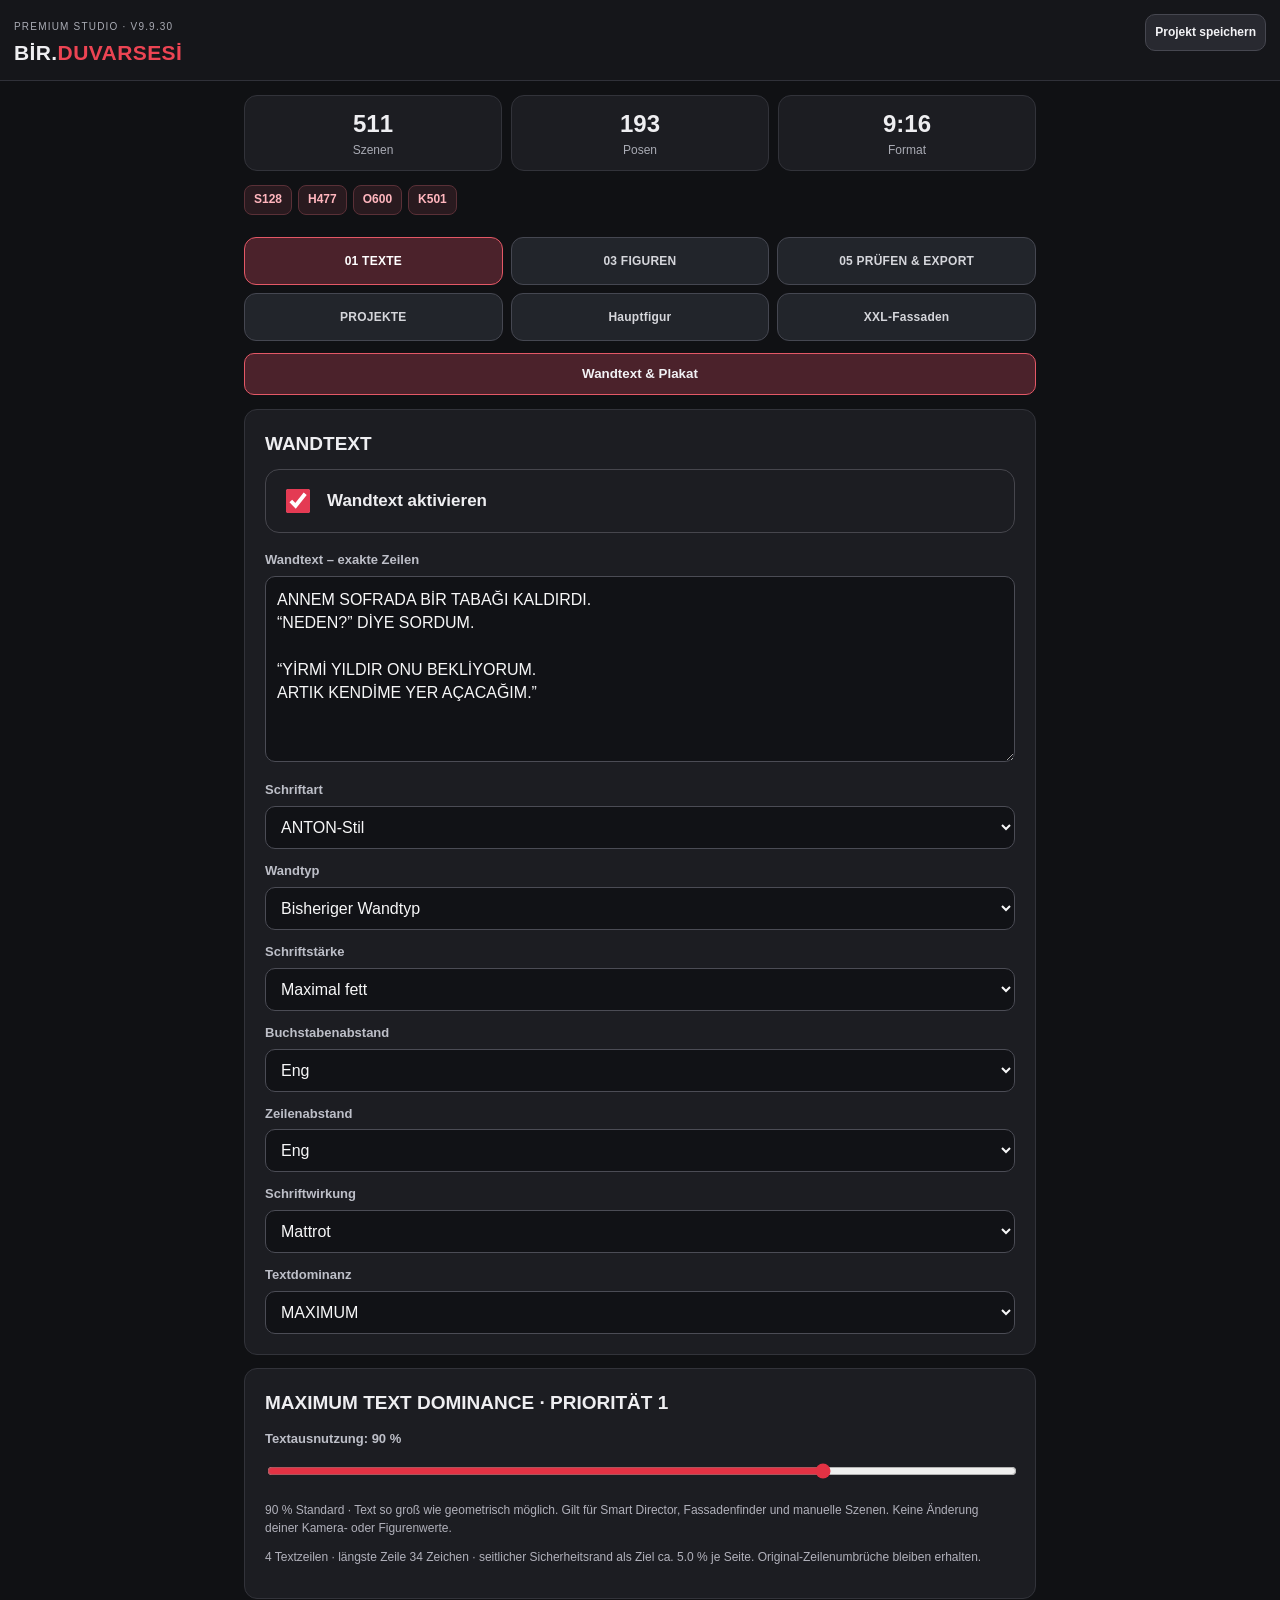
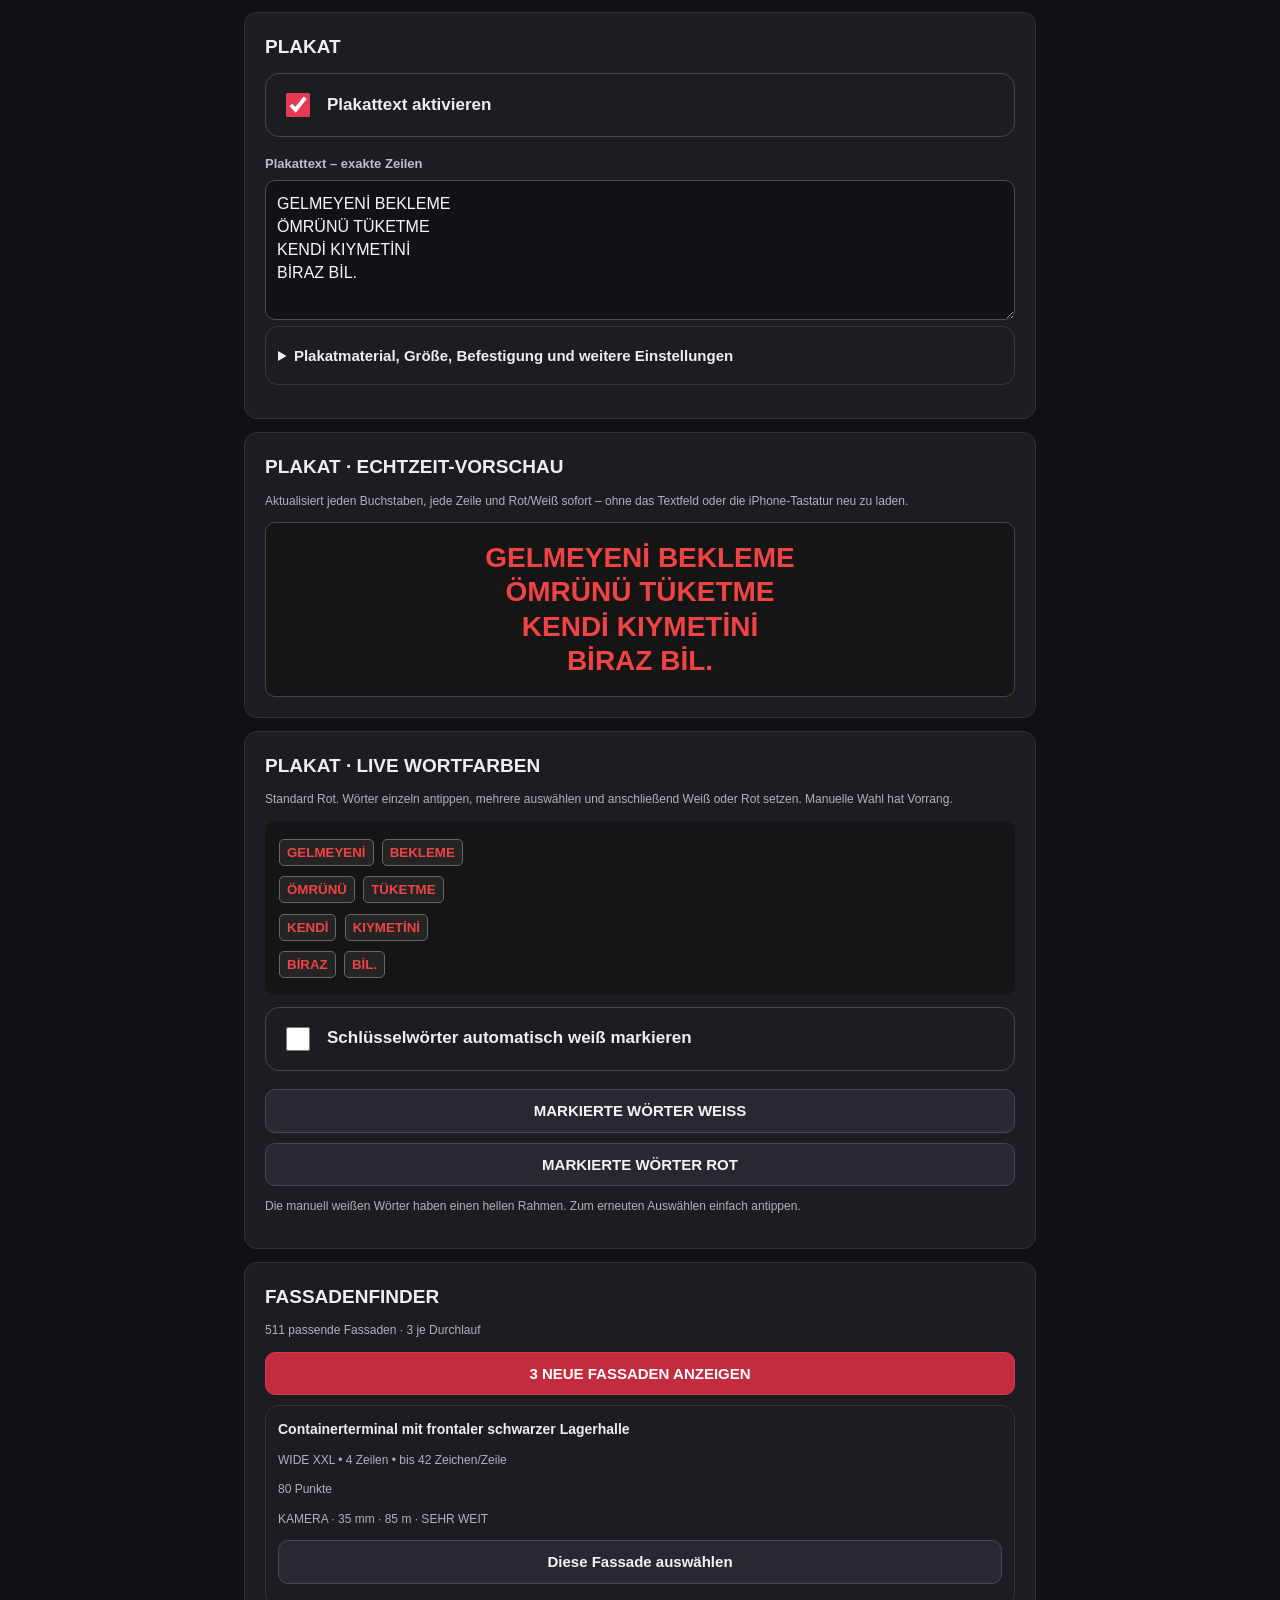
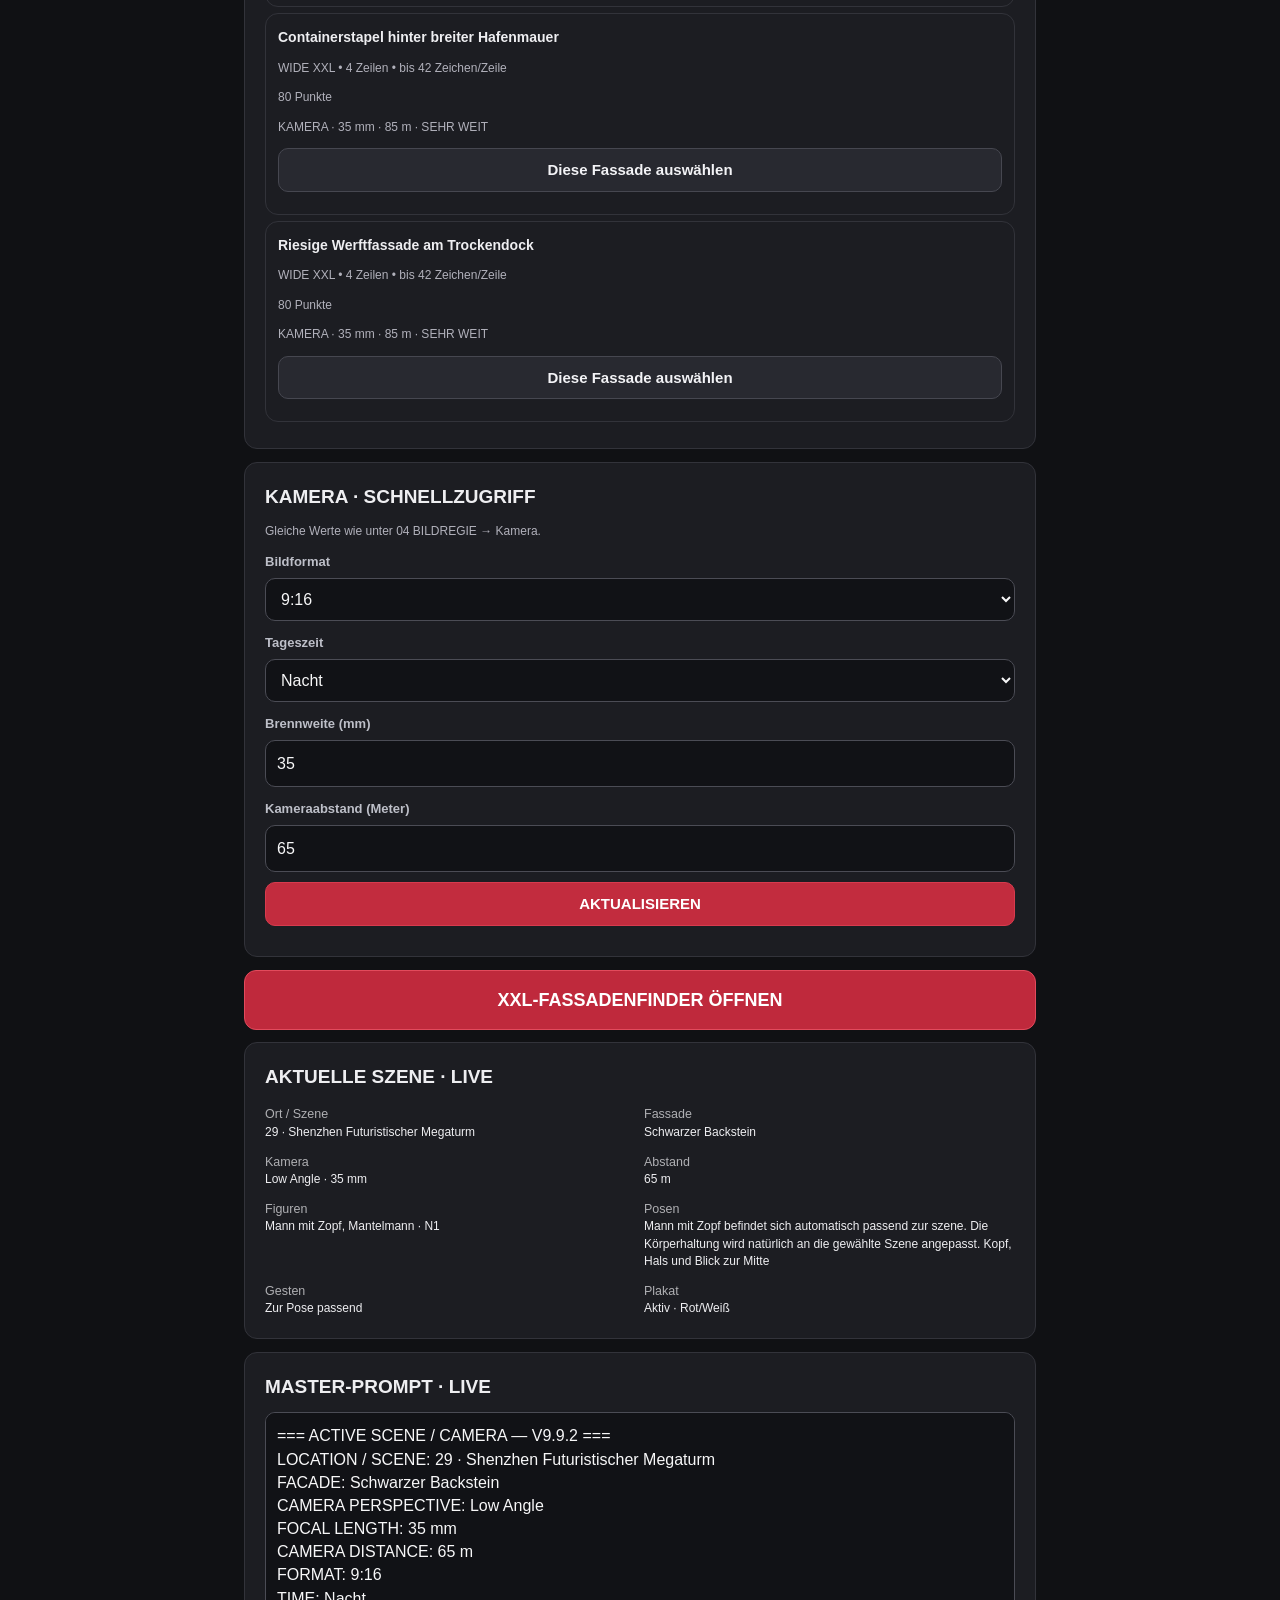
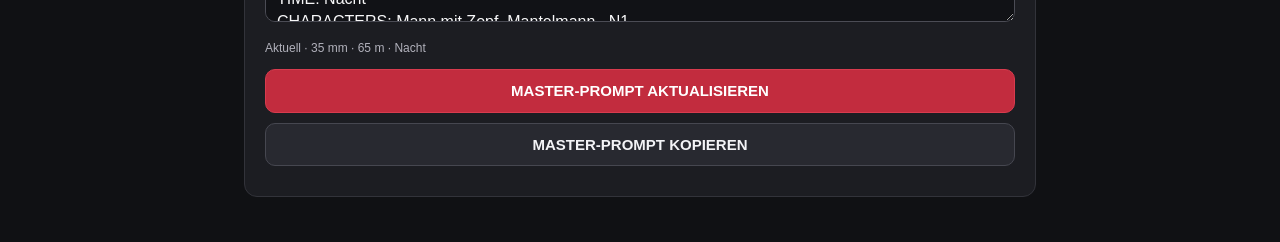
==== v10/index.html @ 1ce034d1 "Make XXL finder full-width red button with inline expand and collapse before live scene" ====
<!doctype html><html lang="de"><head><meta charset="utf-8"><meta name="viewport" content="width=device-width,initial-scale=1,viewport-fit=cover"><meta name="theme-color" content="#101114"><meta name="apple-mobile-web-app-capable" content="yes"><meta name="apple-mobile-web-app-status-bar-style" content="black-translucent"><meta name="apple-mobile-web-app-title" content="BDS OLD V10"><link rel="manifest" href="./manifest.webmanifest"><link rel="apple-touch-icon" href="../icon-192.png"><link rel="stylesheet" href="../styles.css"><title>BİR.DUVARSESİ V10 · ORIGINAL UI</title></head><body><header><div><small>PREMIUM STUDIO · V10 · ORIGINAL UI</small><h1>BİR.<span>DUVARSESİ</span></h1></div><button id="saveProject" class="small">Projekt speichern</button></header><main><div class="metrics"><div><b>311</b><small>Szenen</small></div><div><b id="poseMetric">193</b><small>Posen</small></div><div><b id="formatMetric">9:16</b><small>Format</small></div></div><nav id="tabs" aria-label="Arbeitsbereiche"></nav><section id="content" aria-live="polite"></section></main><div id="toast" role="status" aria-live="polite"></div><script src="../version.js?v=99301"></script><script src="../data.js"></script><script src="../v96scenes.js"></script><script src="../app.js"></script><script src="../v94.js"></script><script src="../v941.js?v=99193"></script><script src="../v942.js"></script><script src="../v96.js"></script><script src="../v961.js"></script><script src="../v962.js"></script><script src="../v963.js"></script><script src="../v964.js"></script><script src="../v965.js"></script><script src="../v966.js"></script><script src="../v967.js?v=9981"></script><script src="../v968.js"></script><script src="../v969.js?v=9981"></script><script src="../v970.js"></script><script src="../v972.js"></script><script src="../v973.js"></script><script src="../v974.js"></script><script src="../v976.js"></script><script src="../v977.js"></script><script src="../v978.js"></script><script src="../v979.js"></script><script src="../v980.js"></script><script src="../v981.js"></script><script src="../v982.js"></script><script src="../v9823.js"></script><script src="../v985.js"></script><script src="../v986.js"></script><script src="../v987.js?v=99192"></script><script src="../v988.js?v=9981"></script><script src="../v989.js?v=99101"></script><script src="../v990.js?v=9901"></script><script src="../v991.js?v=9912"></script><script src="../v992.js?v=99231"></script><script src="../v993.js?v=9947"></script><script src="../v995.js?v=99111"></script><script src="../v996.js?v=9971"></script><script src="../v998.js?v=9981"></script><script src="../v999.js?v=99101"></script><script src="../v9912.js?v=99121"></script><script src="../v9913.js?v=99131"></script><script src="../v9914.js?v=99141"></script><script src="../v9915.js?v=99162"></script><script src="../v9916.js?v=99163"></script><script src="../v9917.js?v=99171"></script><script src="../v9918.js?v=99181"></script><script src="../v9919.js?v=99191"></script><script src="../v9920.js?v=99201"></script><script src="../v9921.js?v=99211"></script><script src="../v9922.js?v=99221"></script><script src="../v9924.js?v=99301"></script><script src="./core.js"></script><script src="./bridge.js?v=inline-xxl-17"></script><script>(function(){function sync(){var v=window.BDS_VERSION;if(!v)return;var h=document.querySelector('header small');if(h&&h.textContent!=='PREMIUM STUDIO · V'+v)h.textContent='PREMIUM STUDIO · V'+v;var t='BİR.DUVARSESİ V'+v;if(document.title!==t)document.title=t;}sync();var h=document.querySelector('header small');if(h)new MutationObserver(sync).observe(h,{childList:true,subtree:true,characterData:true});})();</script><script>window.addEventListener("load",()=>{const s=document.querySelector("header small");if(s)s.textContent="V10 · ORIGINAL UI · COMPATIBILITY";document.title="BİR.DUVARSESİ V10 — Original UI";});</script><script>
(function(){
let syncing=false;
function sync(){
 if(syncing)return;
 const root=document.getElementById('content'),tabs=document.getElementById('tabs');
 if(!root||!tabs)return;
 const active=tabs.querySelector('button.active');
 const textTab=/text|wand|plakat/i.test(active?.textContent||'');
 if(!textTab)return;
 let btn=document.getElementById('bds10-text-xxl-open');
 if(!btn){
  btn=document.createElement('button');btn.id='bds10-text-xxl-open';btn.type='button';
  btn.className='btn primary';btn.textContent='XXL-FASSADENFINDER ÖFFNEN';
  btn.style.cssText='display:block;width:100%;box-sizing:border-box;margin:12px 0;padding:16px 18px;background:#bf293c;color:#fff;border:1px solid #e24a5c;border-radius:12px;font-size:18px;font-weight:700;text-align:center';
  btn.addEventListener('click',function(e){
   e.preventDefault();e.stopPropagation();
   let panel=document.getElementById('bds10-inline-xxl');
   if(panel){panel.remove();btn.textContent='XXL-FASSADENFINDER ÖFFNEN';return}
   if(!window.BDS10Bridge||typeof window.BDS10Bridge.createXXLFinder!=='function'){alert('Fassadenfinder nicht geladen. Bitte Seite aktualisieren.');return}
   panel=document.createElement('section');panel.id='bds10-inline-xxl';panel.style.cssText='display:block;width:100%;margin:12px 0 22px';
   const finder=window.BDS10Bridge.createXXLFinder();
   panel.appendChild(finder);
   const label=document.createElement('label');label.className='label';label.textContent='Straßenperspektive';panel.appendChild(label);
   const sel=document.createElement('select');sel.style.width='100%';
   for(const [value,title] of [['','Standard'],['duygukapisi-v7','DUYGUKAPISI V7.0 · ORIGINAL STREET PERSPECTIVE']]){
    const opt=document.createElement('option');opt.value=value;opt.textContent=title;sel.appendChild(opt);
   }
   sel.value=window.BDS10StreetProfile||'';
   sel.addEventListener('change',()=>{window.BDS10StreetProfile=sel.value;try{localStorage.setItem('bds10-street-profile',sel.value)}catch(e){}});
   panel.appendChild(sel);
   btn.after(panel);btn.textContent='XXL-FASSADENFINDER SCHLIESSEN';
  });
 }
 const h=[...root.querySelectorAll('h1,h2,h3,h4')].find(x=>/aktuelle\s+szene\s*[·•:-]?\s*live/i.test(x.textContent||''));
 const card=h?.closest('.panel,section,article');
 syncing=true;
 try{if(card&&card.parentElement&&btn.nextElementSibling!==card&&document.getElementById('bds10-inline-xxl')===null)card.before(btn);else if(!btn.parentElement)root.appendChild(btn)}
 finally{syncing=false}
}
document.addEventListener('DOMContentLoaded',function(){
 const root=document.getElementById('content');if(root)new MutationObserver(sync).observe(root,{childList:true,subtree:true});
 const tabs=document.getElementById('tabs');if(tabs)new MutationObserver(sync).observe(tabs,{childList:true});
 sync();
});
})();
</script></body></html>
---- styles.css ----
*{box-sizing:border-box}html{background:#101114}body{margin:0;color:#eeeef1;background:#101114;font-family:-apple-system,BlinkMacSystemFont,"Segoe UI",Arial,sans-serif;font-size:15px;line-height:1.45}header{position:sticky;top:0;z-index:3;display:flex;justify-content:space-between;align-items:center;gap:12px;background:#15161a;border-bottom:1px solid #303139;padding:calc(12px + env(safe-area-inset-top)) 16px 12px}header small{font-size:10px;color:#a9abb4;letter-spacing:1.2px}h1{font-size:21px;letter-spacing:.4px;margin:2px 0 0}h1 span{color:#ec4453}main{max-width:820px;margin:auto;padding:14px 14px calc(32px + env(safe-area-inset-bottom))}.metrics{display:grid;grid-template-columns:repeat(3,1fr);gap:9px;margin-bottom:14px}.metrics div,.panel,.item,.stat{background:#1c1d22;border:1px solid #32333a;border-radius:13px}.metrics div{display:flex;flex-direction:column;align-items:center;padding:11px 5px}.metrics b{font-size:24px}.metrics small,.muted,small.hint{font-size:12px;color:#a9abb4}nav{display:flex;gap:7px;overflow:auto;padding-bottom:11px;scrollbar-width:none}nav button{white-space:nowrap;flex:none;padding:10px 13px;background:#23252a;border:1px solid #35363d;color:#d5d6db;border-radius:12px}nav button.active{background:#ad2734;color:white;border-color:#d43a4b}.panel{padding:15px;margin:0 0 13px}h2{font-size:19px;margin:0 0 12px}h3{font-size:15px;margin:15px 0 8px}.hint{font-size:12px;color:#b1b1bb}.label{display:block;font-size:13px;color:#bdbfc8;font-weight:600;margin:13px 0 6px}textarea,input,select{width:100%;font:inherit;color:#f7f7f8;background:#111216;border:1px solid #4b4c55;border-radius:10px;padding:11px;outline:none}textarea:focus,input:focus,select:focus{border-color:#ef4a59}textarea{resize:vertical;min-height:100px}input[type=range]{padding:5px;accent-color:#ed4556}input[type=checkbox]{width:20px;height:20px;accent-color:#db3c4d}.check{display:flex;align-items:center;gap:9px;padding:9px 0}.seg{display:flex;gap:6px;flex-wrap:wrap}.seg button,.btn,.small{border:1px solid #464750;background:#282930;color:#f3f3f6;border-radius:10px;padding:10px 12px;font:inherit;font-weight:600}.seg button.on,.btn.primary{background:#c22c3e;border-color:#d83b4e;color:white}.btn{display:block;width:100%;margin:10px 0;text-align:center}.btn:disabled{opacity:.4}.small{font-size:12px;padding:9px}.item{padding:12px;margin:6px 0;cursor:pointer}.item.active{border-color:#e64a59;background:#332126}.item small{display:block;color:#aaaab5;margin-top:4px}.item strong{font-size:14px}.list{max-height:48vh;overflow:auto}.row{display:flex;justify-content:space-between;align-items:center;gap:10px}.row>div{min-width:0}.tag{font-size:12px;border-radius:7px;background:#30323a;padding:4px 7px}.warn{border-left:3px solid #e5a546;background:#31291c;padding:10px;border-radius:6px;margin:9px 0}.ok{border-left:3px solid #53bc8b;background:#1c3028;padding:10px;border-radius:6px;margin:9px 0}.grid2{display:grid;grid-template-columns:1fr 1fr;gap:10px}.stat{padding:12px}.stat b{font-size:23px;display:block}.stat small{color:#aaa}.line{padding:8px 0;border-bottom:1px solid #34353b}.line small{display:block;color:#a9abb4}.preview{font-size:11px;line-height:1.5;white-space:pre-wrap;overflow-wrap:anywhere;max-height:430px;overflow:auto;background:#101114;padding:12px;border:1px solid #37383f;border-radius:10px;user-select:text;-webkit-user-select:text}.refcard{border:1px solid #383941;border-radius:11px;padding:12px;margin:10px 0}.refcard img{width:100%;max-height:180px;object-fit:contain;margin:8px 0;border-radius:8px;background:#101114}.refcard input[type=file]{font-size:12px}.refcard button{margin-top:7px}.row button{flex-shrink:0}.red{color:#ef5260}#toast{position:fixed;bottom:calc(22px + env(safe-area-inset-bottom));left:50%;transform:translateX(-50%);background:#f5f5f5;color:#171717;padding:10px 15px;border-radius:10px;opacity:0;pointer-events:none;transition:opacity .2s;z-index:10;font-size:13px;max-width:90%;text-align:center}#toast.show{opacity:1}@media(min-width:650px){nav{flex-wrap:wrap}.panel{padding:20px}}
.signPreview{margin-top:12px}.signPreview small{display:block;margin-bottom:8px}.signPreview>div{border-radius:10px;padding:16px;white-space:normal;overflow-wrap:anywhere;text-align:center;font-weight:900;line-height:1.28;min-height:64px;letter-spacing:.035em}.darkSign{background:#101010}.lightSign{background:#f8f7f4}

/* V9.0 touch-friendly controls */
#tabs button{min-height:43px}.panel select,.panel input,.panel textarea{font-size:16px}.panel button{touch-action:manipulation}

.previewFrame{margin:12px auto;max-width:420px;display:flex;justify-content:center;background:#151515;border:1px solid #494949;border-radius:12px;overflow:hidden}.previewFrame canvas{width:100%;height:auto;object-fit:contain;display:block}.panel .grid2 .btn{min-width:0;white-space:normal}

/* V9.4 mobile usability */
#v94codes{display:flex;gap:6px;overflow:auto;padding:0 0 10px;scrollbar-width:none}#v94codes span{flex:none;border:1px solid #5a3037;background:#291a1f;color:#ffb5bd;padding:5px 9px;border-radius:8px;font-size:12px;font-weight:700}nav{position:sticky;top:calc(69px + env(safe-area-inset-top));z-index:2;background:#101114;padding-top:7px}.v94details{background:#1c1d22;border:1px solid #36383d;border-radius:13px;margin-bottom:13px;padding:12px}.v94details summary{font-weight:700;cursor:pointer;padding:6px 0}.v94code{background:#342126;color:#ff9daa;padding:10px;border-radius:9px;font-weight:700;margin:12px 0}.v94archivegrid{display:grid;grid-template-columns:repeat(2,minmax(0,1fr));gap:9px}.v94archivecard{background:#26272d;border:1px solid #383941;border-radius:12px;padding:8px;min-width:0}.v94archivecard img,.v94empty{width:100%;height:140px;object-fit:cover;background:#111;border-radius:8px}.v94archivecard strong{display:block;overflow-wrap:anywhere;font-size:13px;margin-top:5px}.v94archivecard small{display:block;color:#aaa}.v94archivecard .row{margin-top:7px}.v94archivecard .small{padding:7px;font-size:11px}.v94empty{display:grid;place-items:center;color:#aaa}@media(max-width:400px){nav{top:calc(67px + env(safe-area-inset-top))}}

/* V9.4.1 compact figure controls */
.v941switch{display:flex;align-items:center;gap:14px;padding:16px;border:1px solid #46464d;border-radius:14px;font-size:17px;font-weight:700;margin:12px 0 18px}.v941switch input{width:24px;height:24px;accent-color:#e43a53}.v941figinner{padding:12px 2px}.v941figure{margin:12px 0}.v941ref{padding:13px;margin:14px 0;border:1px solid #484852;border-radius:12px;display:grid;gap:9px}.v941ref input{max-width:100%;font-size:14px}.v941count{font-size:15px;color:#ff9fac;font-weight:700;margin:12px 0}nav#tabs{position:sticky;top:0;z-index:20;background:#101114;padding:8px 0;overflow-x:auto} .v941figure select{width:100%} 

header{padding-top:max(16px,env(safe-area-inset-top))}nav#tabs{overflow-x:auto;white-space:nowrap;scrollbar-width:none}nav#tabs button{flex-shrink:0}

/* V9.6 */
.v96director{border:1px solid #555b66;border-radius:14px;padding:14px;margin:16px 0;background:#181b21}.v96head{display:flex;align-items:center;justify-content:space-between;gap:8px}.v96head strong{font-size:13px}.v96summary,.v96card{border:1px solid #414753;border-radius:12px;padding:12px;margin-top:12px}.v96summary small,.v96card small{display:block;opacity:.75;margin-top:5px}.v96card p{font-size:13px;line-height:1.45}.v96card button{margin:4px 5px 4px 0}.v96director .btn{margin-top:10px}
/* V9.8.2.3: iOS safe-area, nonoverlapping navigation */
header{position:relative;top:auto;z-index:1;min-height:0;flex-wrap:wrap;padding:calc(14px + env(safe-area-inset-top)) 14px 12px;align-items:flex-start}header>div{min-width:0;flex:1 1 160px}header h1{font-size:clamp(17px,5vw,21px);overflow-wrap:anywhere}header #saveProject{flex:0 0 auto;max-width:100%;white-space:normal}nav#tabs{position:relative!important;top:auto!important;z-index:2;display:flex;flex-wrap:nowrap;overflow-x:auto;overscroll-behavior-x:contain;-webkit-overflow-scrolling:touch;max-width:100%;white-space:nowrap}nav#tabs button{flex:0 0 auto}.v9823-toggle{display:flex;align-items:center;gap:12px;padding:12px;margin:10px 0;background:#26272d;border:1px solid #555660;border-radius:10px;font-weight:700}.v9823-toggle input{width:22px;height:22px;flex:none}main{min-width:0}#content{min-width:0}

/* V9.8.6 iPhone Clean Studio: five primary workflow areas + projects */
nav#tabs.bds986-mainnav{display:grid;grid-template-columns:repeat(2,minmax(0,1fr));gap:8px;overflow:visible;white-space:normal;padding:12px 0;background:transparent}
nav#tabs.bds986-mainnav button{min-width:0;white-space:normal;overflow-wrap:anywhere;min-height:48px;text-align:center;padding:10px 7px;border:1px solid #454751;border-radius:12px;background:#22252b;font-size:12px;font-weight:750;letter-spacing:.02em}
nav#tabs.bds986-mainnav button.active{border-color:#e45866;background:#4b222b;color:#fff}
.bds986-subnav{display:flex;flex-wrap:wrap;gap:7px;margin:0 0 14px}
.bds986-subnav button{flex:1 1 auto;min-height:42px;padding:9px 12px;border:1px solid #464952;border-radius:10px;background:#22252b;color:#f1f1f4;font-weight:650}
.bds986-subnav button.active{border-color:#e45866;background:#4b222b}
.bds986-note{font-size:13px;line-height:1.45;color:#c5c8cf;background:#1e2229;border:1px solid #373c46;padding:12px;border-radius:12px;margin:0 0 14px}
@media(min-width:620px){nav#tabs.bds986-mainnav{grid-template-columns:repeat(3,minmax(0,1fr))}}
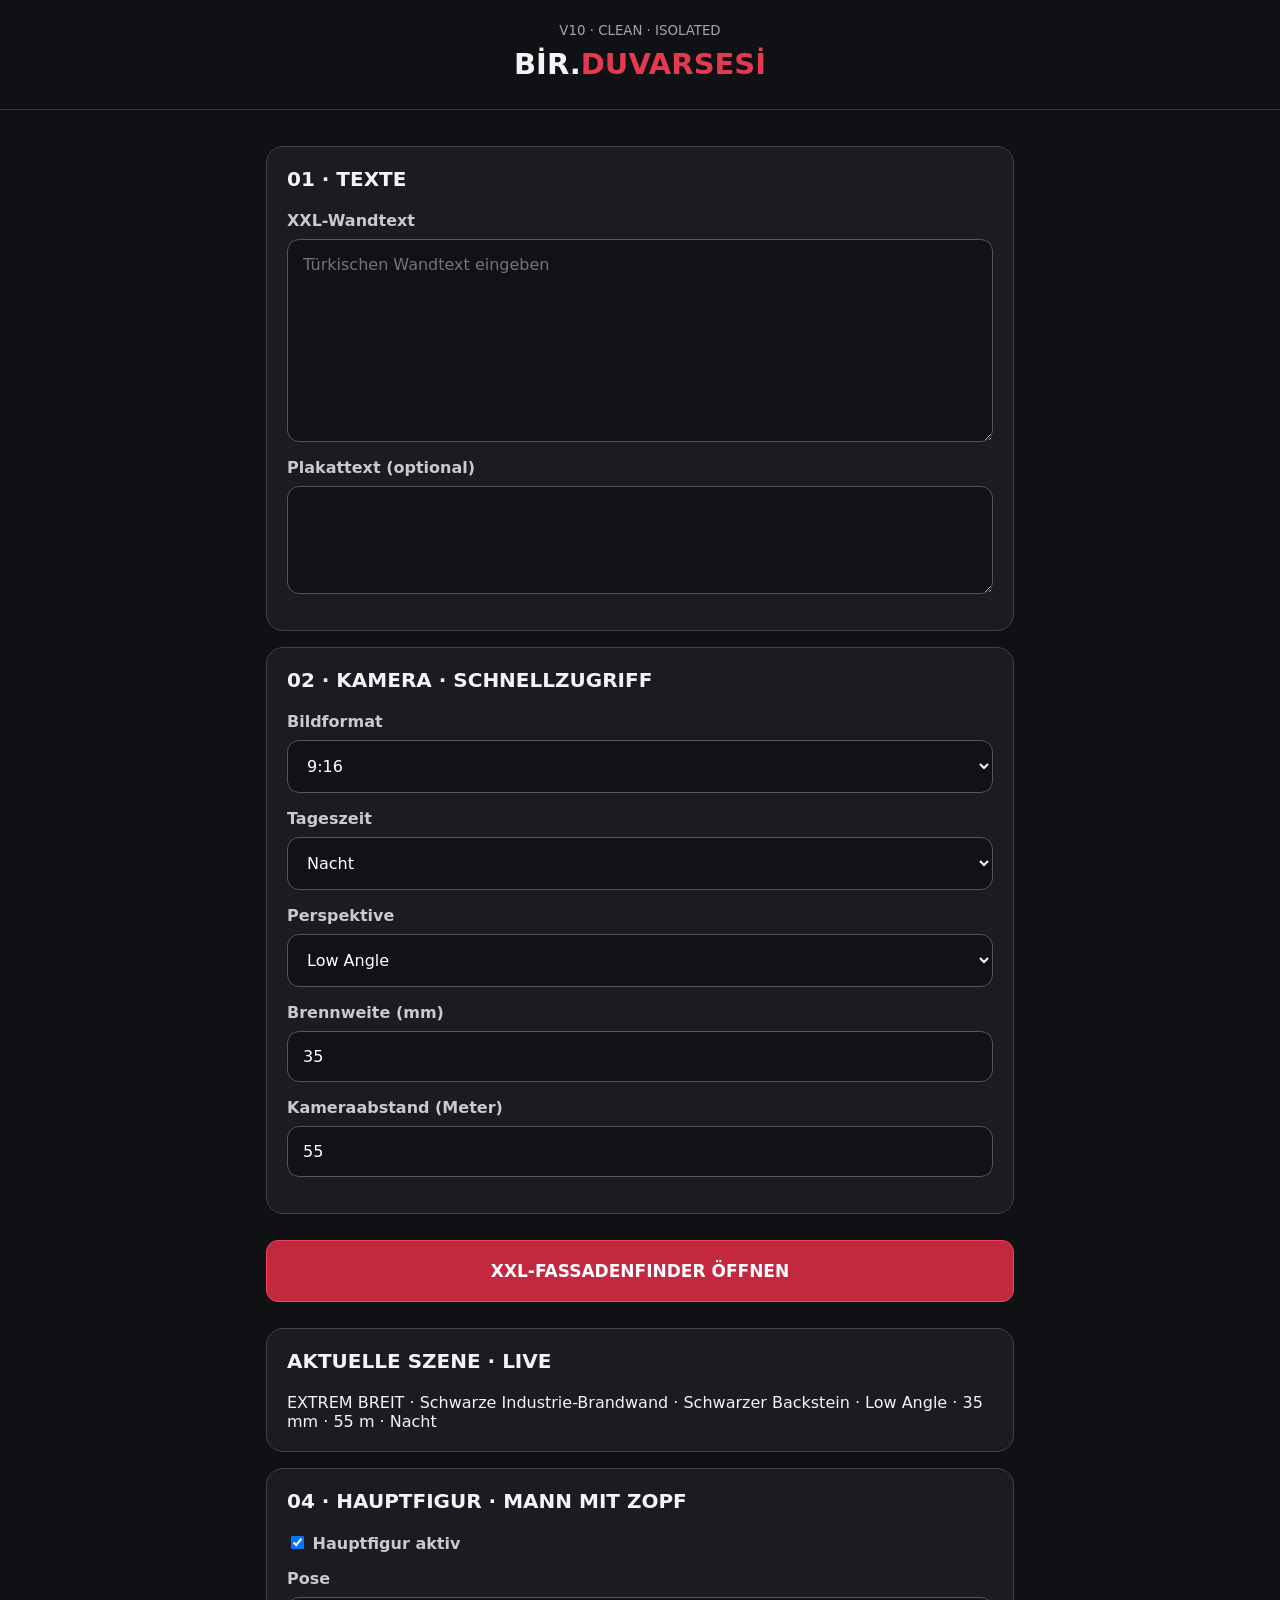
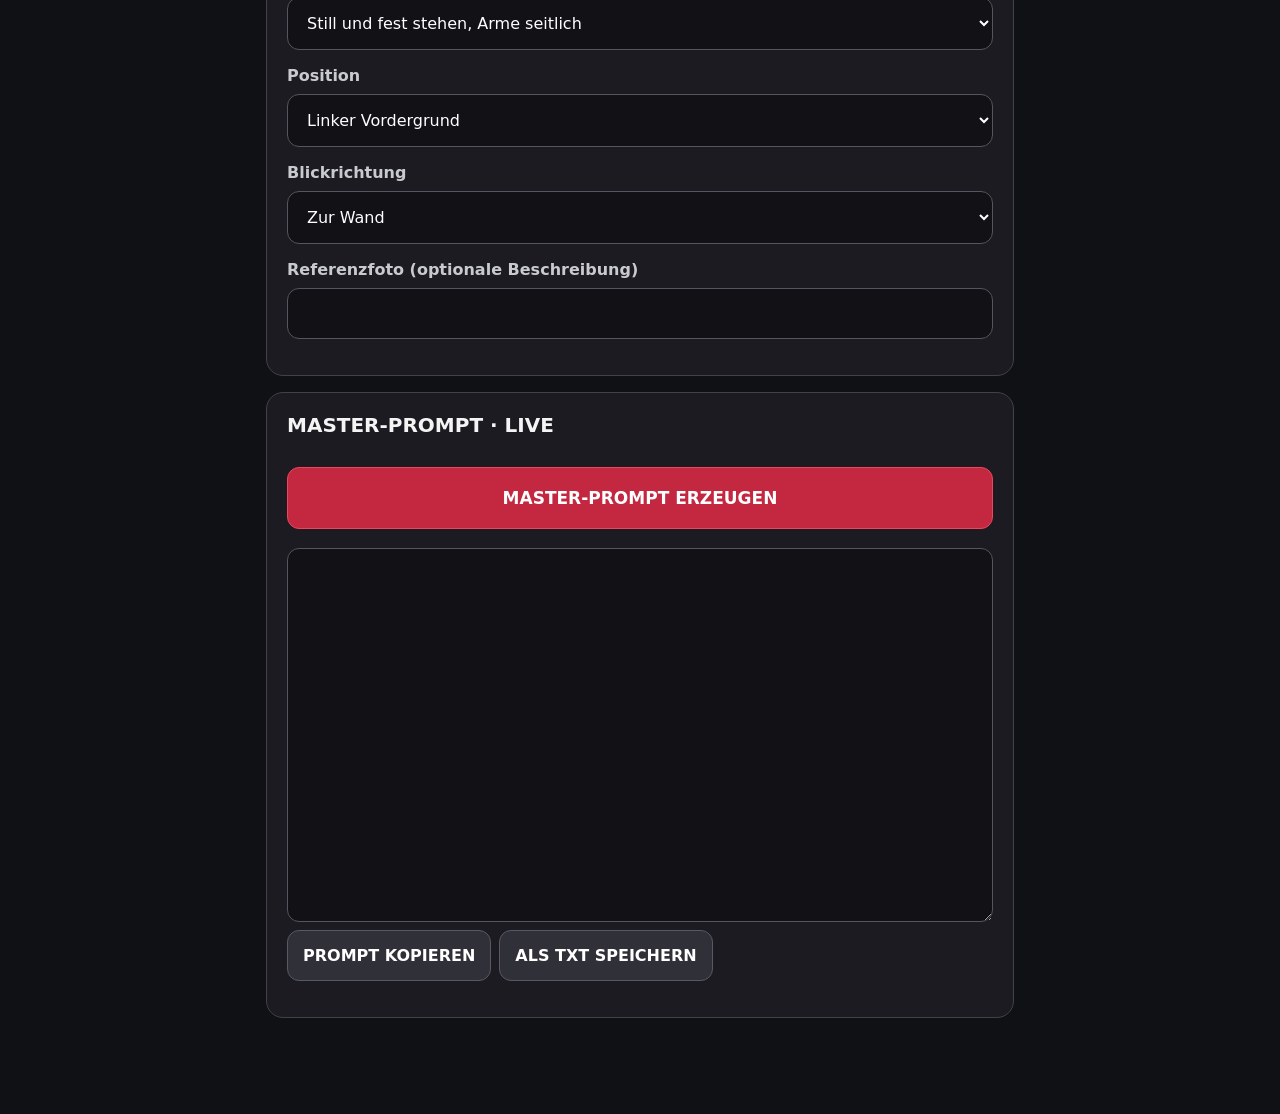
==== commit 74f403d0: "Isolate V10 from all legacy scripts and duplicate DOM mutations" ====
--- a/v10/index.html
+++ b/v10/index.html
@@ -1,47 +1,3 @@
-<!doctype html><html lang="de"><head><meta charset="utf-8"><meta name="viewport" content="width=device-width,initial-scale=1,viewport-fit=cover"><meta name="theme-color" content="#101114"><meta name="apple-mobile-web-app-capable" content="yes"><meta name="apple-mobile-web-app-status-bar-style" content="black-translucent"><meta name="apple-mobile-web-app-title" content="BDS OLD V10"><link rel="manifest" href="./manifest.webmanifest"><link rel="apple-touch-icon" href="../icon-192.png"><link rel="stylesheet" href="../styles.css"><title>BİR.DUVARSESİ V10 · ORIGINAL UI</title></head><body><header><div><small>PREMIUM STUDIO · V10 · ORIGINAL UI</small><h1>BİR.<span>DUVARSESİ</span></h1></div><button id="saveProject" class="small">Projekt speichern</button></header><main><div class="metrics"><div><b>311</b><small>Szenen</small></div><div><b id="poseMetric">193</b><small>Posen</small></div><div><b id="formatMetric">9:16</b><small>Format</small></div></div><nav id="tabs" aria-label="Arbeitsbereiche"></nav><section id="content" aria-live="polite"></section></main><div id="toast" role="status" aria-live="polite"></div><script src="../version.js?v=99301"></script><script src="../data.js"></script><script src="../v96scenes.js"></script><script src="../app.js"></script><script src="../v94.js"></script><script src="../v941.js?v=99193"></script><script src="../v942.js"></script><script src="../v96.js"></script><script src="../v961.js"></script><script src="../v962.js"></script><script src="../v963.js"></script><script src="../v964.js"></script><script src="../v965.js"></script><script src="../v966.js"></script><script src="../v967.js?v=9981"></script><script src="../v968.js"></script><script src="../v969.js?v=9981"></script><script src="../v970.js"></script><script src="../v972.js"></script><script src="../v973.js"></script><script src="../v974.js"></script><script src="../v976.js"></script><script src="../v977.js"></script><script src="../v978.js"></script><script src="../v979.js"></script><script src="../v980.js"></script><script src="../v981.js"></script><script src="../v982.js"></script><script src="../v9823.js"></script><script src="../v985.js"></script><script src="../v986.js"></script><script src="../v987.js?v=99192"></script><script src="../v988.js?v=9981"></script><script src="../v989.js?v=99101"></script><script src="../v990.js?v=9901"></script><script src="../v991.js?v=9912"></script><script src="../v992.js?v=99231"></script><script src="../v993.js?v=9947"></script><script src="../v995.js?v=99111"></script><script src="../v996.js?v=9971"></script><script src="../v998.js?v=9981"></script><script src="../v999.js?v=99101"></script><script src="../v9912.js?v=99121"></script><script src="../v9913.js?v=99131"></script><script src="../v9914.js?v=99141"></script><script src="../v9915.js?v=99162"></script><script src="../v9916.js?v=99163"></script><script src="../v9917.js?v=99171"></script><script src="../v9918.js?v=99181"></script><script src="../v9919.js?v=99191"></script><script src="../v9920.js?v=99201"></script><script src="../v9921.js?v=99211"></script><script src="../v9922.js?v=99221"></script><script src="../v9924.js?v=99301"></script><script src="./core.js"></script><script src="./bridge.js?v=inline-xxl-17"></script><script>(function(){function sync(){var v=window.BDS_VERSION;if(!v)return;var h=document.querySelector('header small');if(h&&h.textContent!=='PREMIUM STUDIO · V'+v)h.textContent='PREMIUM STUDIO · V'+v;var t='BİR.DUVARSESİ V'+v;if(document.title!==t)document.title=t;}sync();var h=document.querySelector('header small');if(h)new MutationObserver(sync).observe(h,{childList:true,subtree:true,characterData:true});})();</script><script>window.addEventListener("load",()=>{const s=document.querySelector("header small");if(s)s.textContent="V10 · ORIGINAL UI · COMPATIBILITY";document.title="BİR.DUVARSESİ V10 — Original UI";});</script><script>
-(function(){
-let syncing=false;
-function sync(){
- if(syncing)return;
- const root=document.getElementById('content'),tabs=document.getElementById('tabs');
- if(!root||!tabs)return;
- const active=tabs.querySelector('button.active');
- const textTab=/text|wand|plakat/i.test(active?.textContent||'');
- if(!textTab)return;
- let btn=document.getElementById('bds10-text-xxl-open');
- if(!btn){
-  btn=document.createElement('button');btn.id='bds10-text-xxl-open';btn.type='button';
-  btn.className='btn primary';btn.textContent='XXL-FASSADENFINDER ÖFFNEN';
-  btn.style.cssText='display:block;width:100%;box-sizing:border-box;margin:12px 0;padding:16px 18px;background:#bf293c;color:#fff;border:1px solid #e24a5c;border-radius:12px;font-size:18px;font-weight:700;text-align:center';
-  btn.addEventListener('click',function(e){
-   e.preventDefault();e.stopPropagation();
-   let panel=document.getElementById('bds10-inline-xxl');
-   if(panel){panel.remove();btn.textContent='XXL-FASSADENFINDER ÖFFNEN';return}
-   if(!window.BDS10Bridge||typeof window.BDS10Bridge.createXXLFinder!=='function'){alert('Fassadenfinder nicht geladen. Bitte Seite aktualisieren.');return}
-   panel=document.createElement('section');panel.id='bds10-inline-xxl';panel.style.cssText='display:block;width:100%;margin:12px 0 22px';
-   const finder=window.BDS10Bridge.createXXLFinder();
-   panel.appendChild(finder);
-   const label=document.createElement('label');label.className='label';label.textContent='Straßenperspektive';panel.appendChild(label);
-   const sel=document.createElement('select');sel.style.width='100%';
-   for(const [value,title] of [['','Standard'],['duygukapisi-v7','DUYGUKAPISI V7.0 · ORIGINAL STREET PERSPECTIVE']]){
-    const opt=document.createElement('option');opt.value=value;opt.textContent=title;sel.appendChild(opt);
-   }
-   sel.value=window.BDS10StreetProfile||'';
-   sel.addEventListener('change',()=>{window.BDS10StreetProfile=sel.value;try{localStorage.setItem('bds10-street-profile',sel.value)}catch(e){}});
-   panel.appendChild(sel);
-   btn.after(panel);btn.textContent='XXL-FASSADENFINDER SCHLIESSEN';
-  });
- }
- const h=[...root.querySelectorAll('h1,h2,h3,h4')].find(x=>/aktuelle\s+szene\s*[·•:-]?\s*live/i.test(x.textContent||''));
- const card=h?.closest('.panel,section,article');
- syncing=true;
- try{if(card&&card.parentElement&&btn.nextElementSibling!==card&&document.getElementById('bds10-inline-xxl')===null)card.before(btn);else if(!btn.parentElement)root.appendChild(btn)}
- finally{syncing=false}
-}
-document.addEventListener('DOMContentLoaded',function(){
- const root=document.getElementById('content');if(root)new MutationObserver(sync).observe(root,{childList:true,subtree:true});
- const tabs=document.getElementById('tabs');if(tabs)new MutationObserver(sync).observe(tabs,{childList:true});
- sync();
-});
-})();
-</script></body></html>+<!doctype html><html lang="de"><head><meta charset="utf-8"><meta name="viewport" content="width=device-width,initial-scale=1,viewport-fit=cover"><meta name="theme-color" content="#101114"><title>BİR.DUVARSESİ V10 · CLEAN</title><style>
+*{box-sizing:border-box}body{margin:0;background:#101114;color:#f4f4f5;font-family:system-ui,-apple-system,sans-serif}main{max-width:780px;margin:auto;padding:20px 16px 80px}header{padding:20px 16px;border-bottom:1px solid #39393f;text-align:center}header small{color:#a5a5b0}h1{font-size:29px;margin:8px 0}h1 span{color:#e43a4f}h2{font-size:20px;margin:0 0 20px}.card{background:#1b1b21;border:1px solid #41414b;border-radius:17px;padding:20px;margin:16px 0}label{display:block;color:#c9c9d0;font-weight:600;margin:16px 0}input:not([type=checkbox]),select,textarea{display:block;width:100%;margin-top:9px;padding:15px;background:#111116;border:1px solid #555562;border-radius:12px;color:#fff;font:inherit;font-weight:400}textarea{resize:vertical}button{cursor:pointer;background:#303039;color:white;border:1px solid #585866;border-radius:12px;padding:15px;font:inherit;font-weight:650}button.red{width:100%;background:#c32840;border-color:#ef455c;padding:20px 14px;margin:10px 0;font-size:17px}.facade{display:block;width:100%;text-align:left;margin:10px 0}.facade small{display:block;margin-top:7px;color:#c4c4ca;font-weight:400}.facade.chosen{border:2px solid #f04a5e;background:#4a242c}#xxl-panel[hidden]{display:none}#output{font-size:13px;line-height:1.55}#copy,#download{margin:8px 8px 0 0}#status{color:#b5dcb8}
+</style></head><body><header><small>V10 · CLEAN · ISOLATED</small><h1>BİR.<span>DUVARSESİ</span></h1></header><main><div id="content"></div></main><script src="./core.js"></script><script src="./clean.js?v=1"></script></body></html>
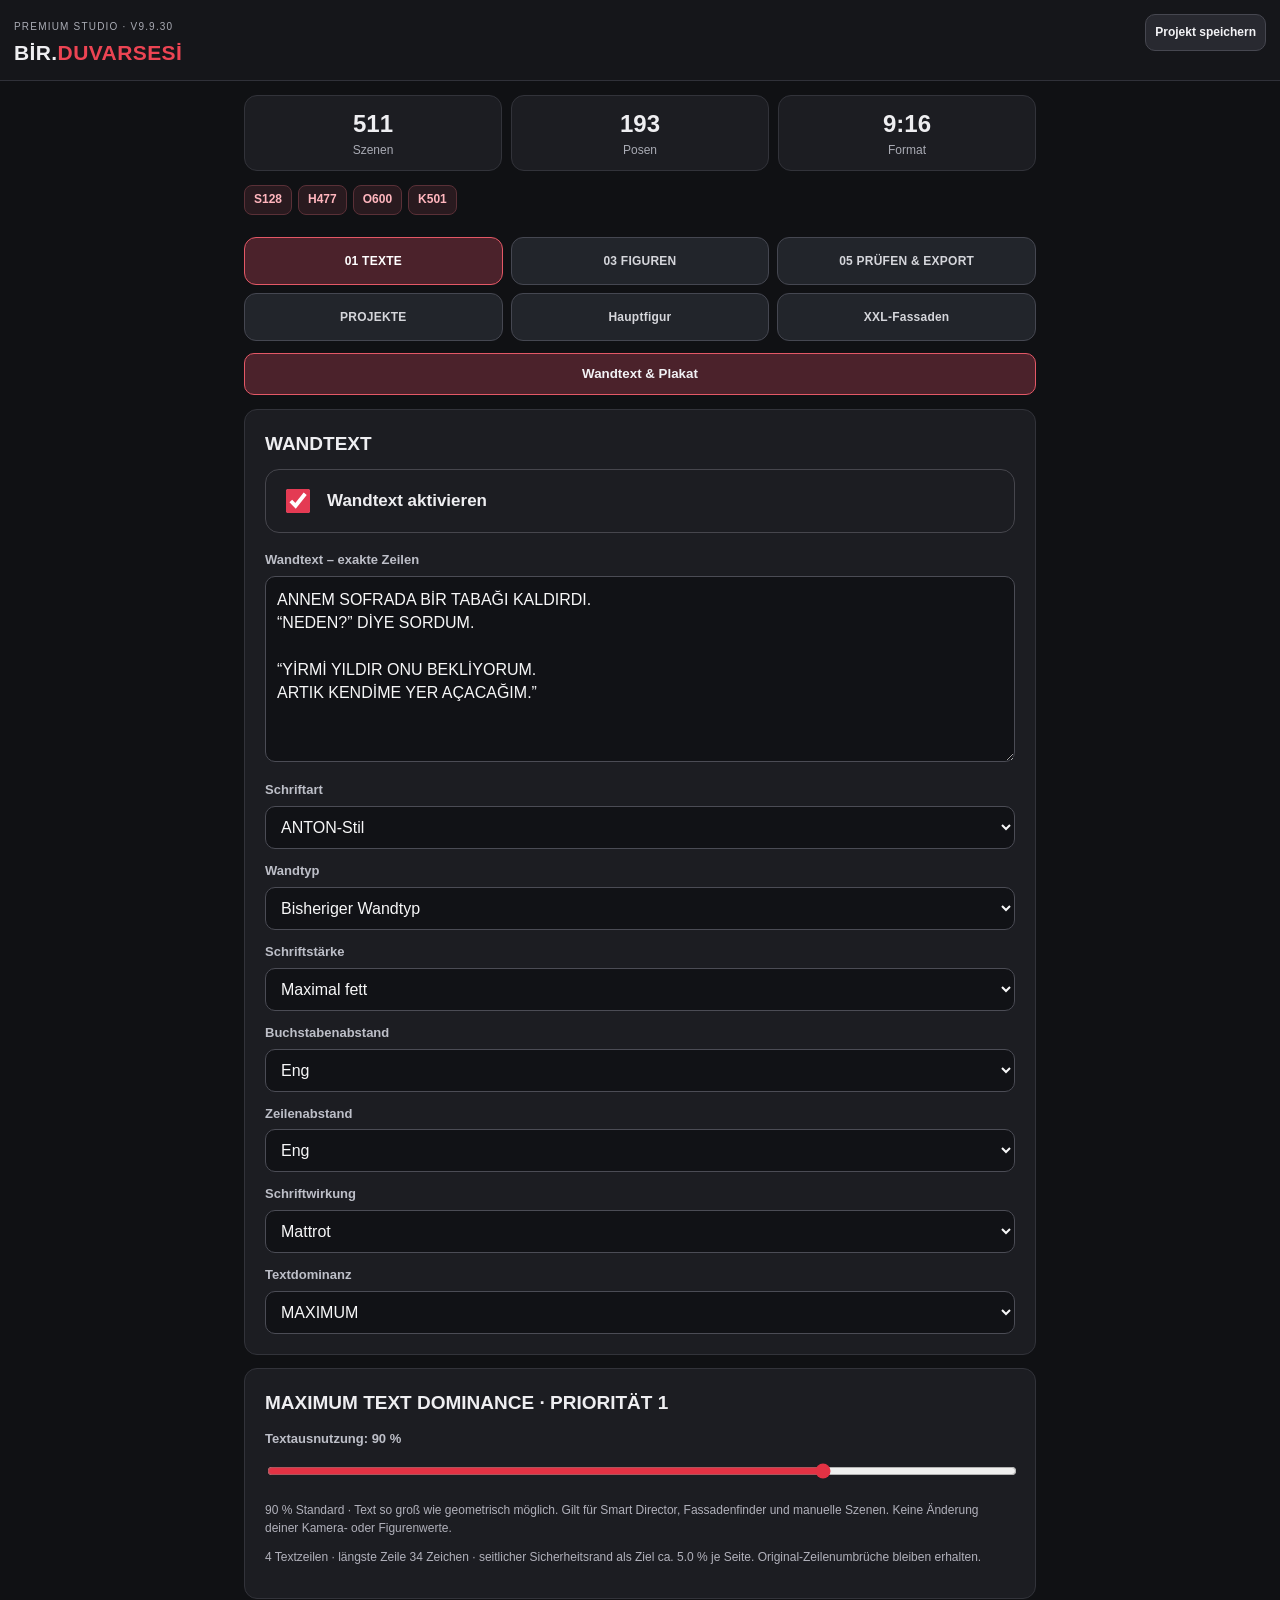
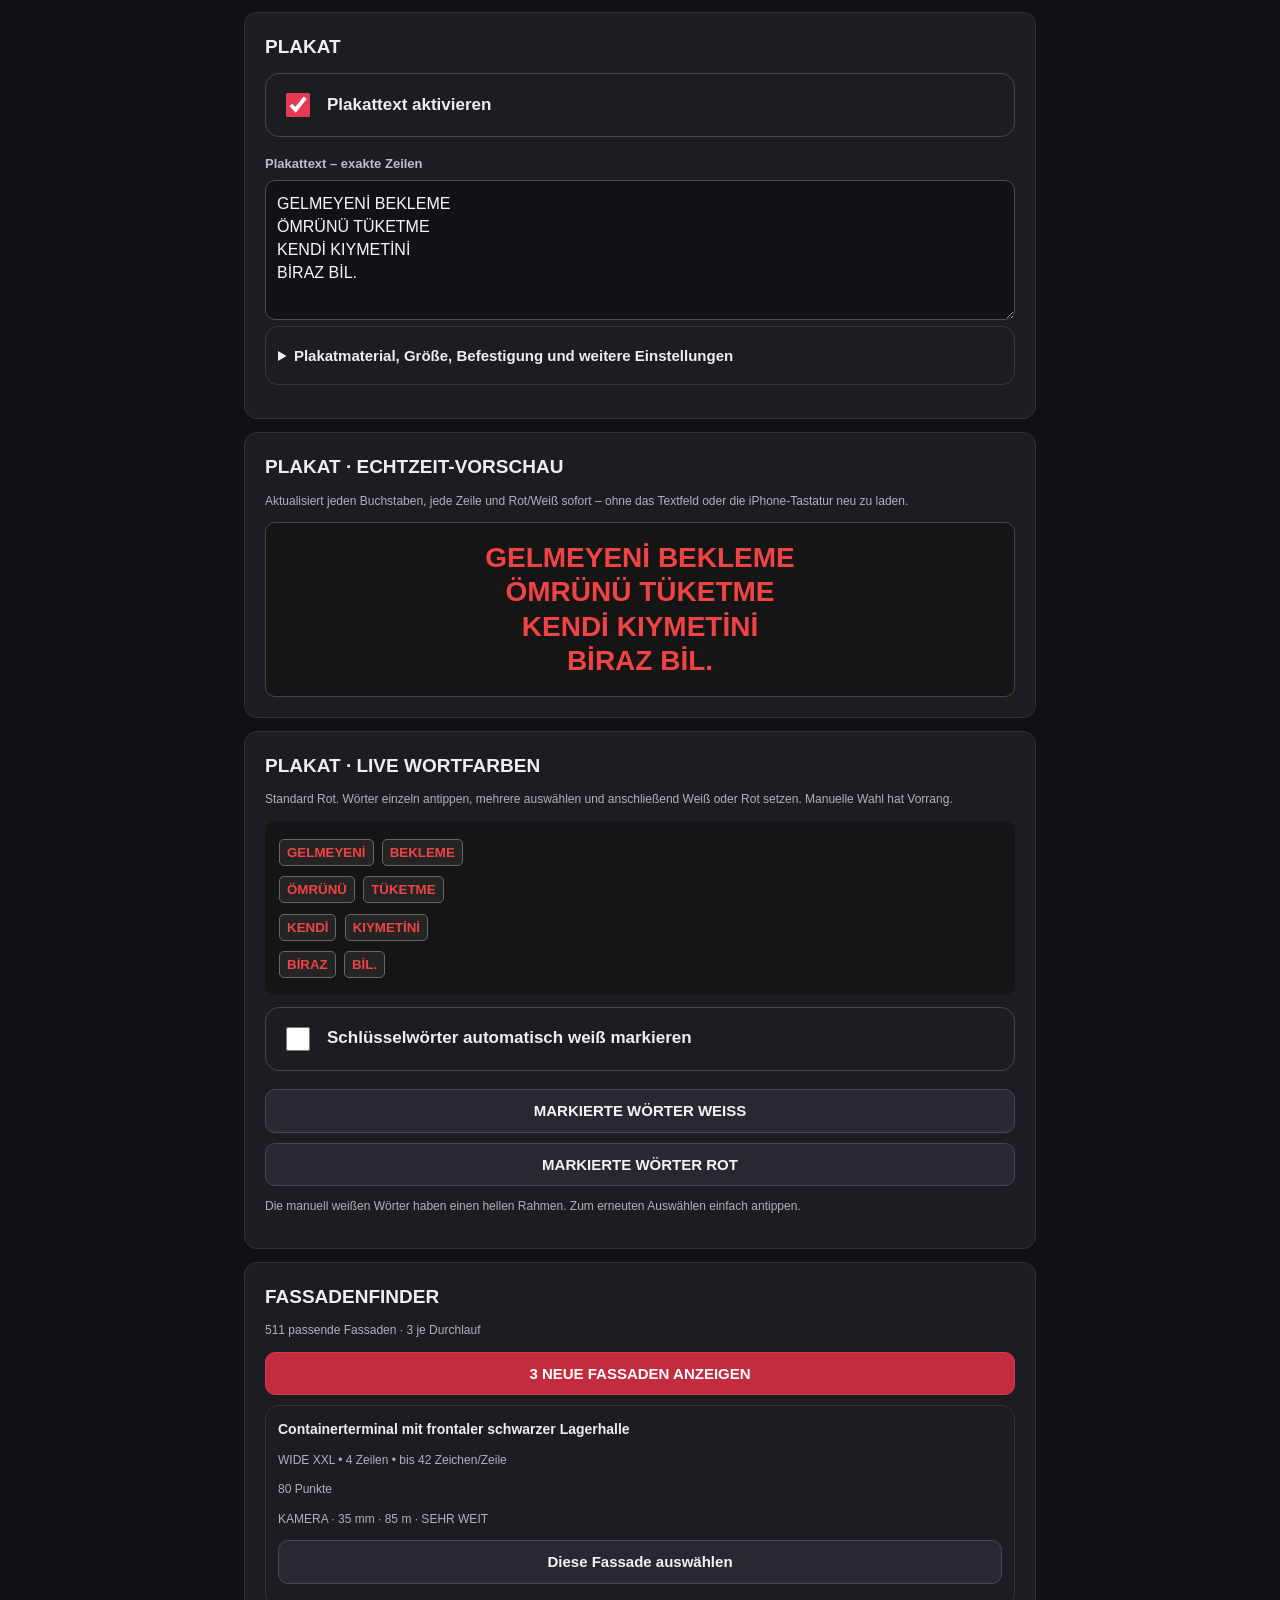
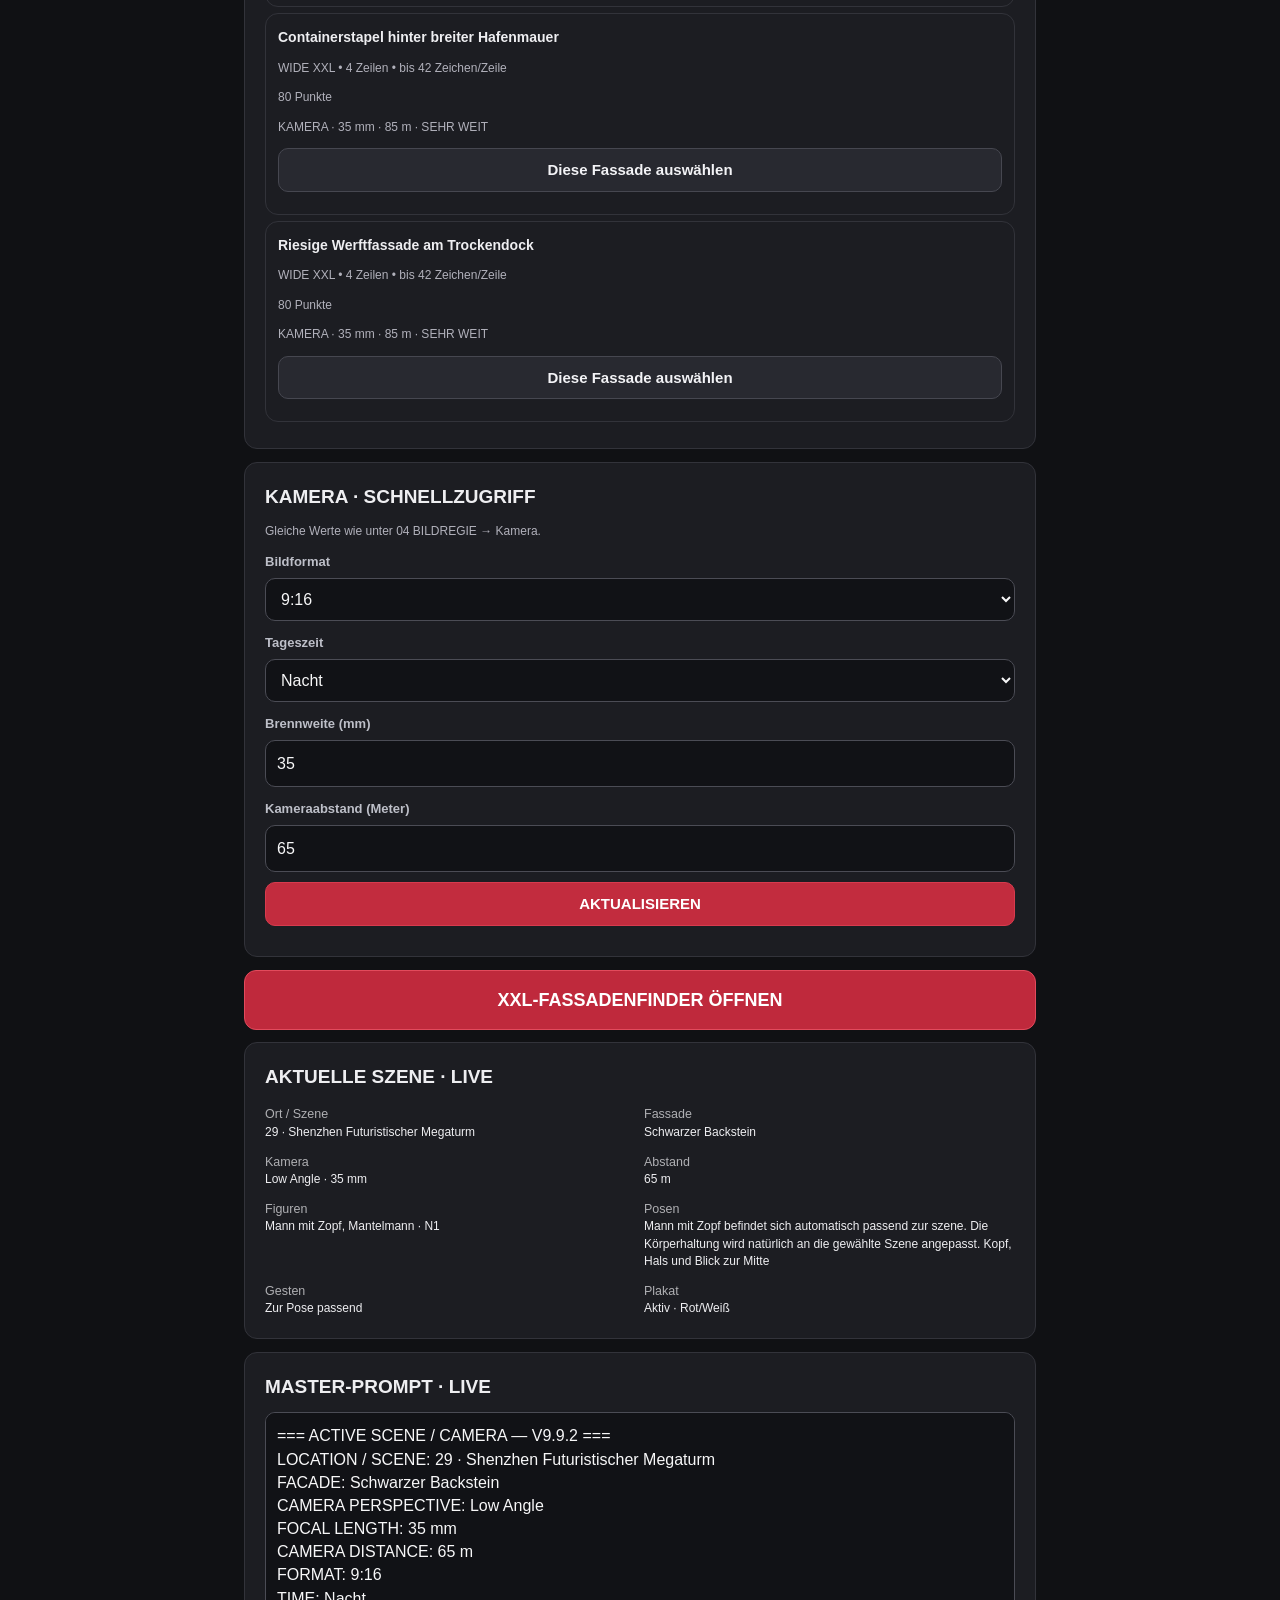
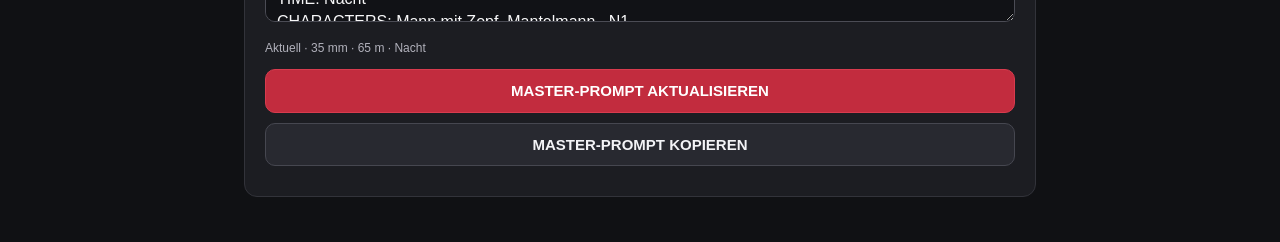
==== commit 3425c098: "Restore original full V10 controls and remove obsolete director/impact panels" ====
--- a/v10/index.html
+++ b/v10/index.html
@@ -1,3 +1,89 @@
-<!doctype html><html lang="de"><head><meta charset="utf-8"><meta name="viewport" content="width=device-width,initial-scale=1,viewport-fit=cover"><meta name="theme-color" content="#101114"><title>BİR.DUVARSESİ V10 · CLEAN</title><style>
-*{box-sizing:border-box}body{margin:0;background:#101114;color:#f4f4f5;font-family:system-ui,-apple-system,sans-serif}main{max-width:780px;margin:auto;padding:20px 16px 80px}header{padding:20px 16px;border-bottom:1px solid #39393f;text-align:center}header small{color:#a5a5b0}h1{font-size:29px;margin:8px 0}h1 span{color:#e43a4f}h2{font-size:20px;margin:0 0 20px}.card{background:#1b1b21;border:1px solid #41414b;border-radius:17px;padding:20px;margin:16px 0}label{display:block;color:#c9c9d0;font-weight:600;margin:16px 0}input:not([type=checkbox]),select,textarea{display:block;width:100%;margin-top:9px;padding:15px;background:#111116;border:1px solid #555562;border-radius:12px;color:#fff;font:inherit;font-weight:400}textarea{resize:vertical}button{cursor:pointer;background:#303039;color:white;border:1px solid #585866;border-radius:12px;padding:15px;font:inherit;font-weight:650}button.red{width:100%;background:#c32840;border-color:#ef455c;padding:20px 14px;margin:10px 0;font-size:17px}.facade{display:block;width:100%;text-align:left;margin:10px 0}.facade small{display:block;margin-top:7px;color:#c4c4ca;font-weight:400}.facade.chosen{border:2px solid #f04a5e;background:#4a242c}#xxl-panel[hidden]{display:none}#output{font-size:13px;line-height:1.55}#copy,#download{margin:8px 8px 0 0}#status{color:#b5dcb8}
-</style></head><body><header><small>V10 · CLEAN · ISOLATED</small><h1>BİR.<span>DUVARSESİ</span></h1></header><main><div id="content"></div></main><script src="./core.js"></script><script src="./clean.js?v=1"></script></body></html>+<!doctype html><html lang="de"><head><meta charset="utf-8"><meta name="viewport" content="width=device-width,initial-scale=1,viewport-fit=cover"><meta name="theme-color" content="#101114"><meta name="apple-mobile-web-app-capable" content="yes"><meta name="apple-mobile-web-app-status-bar-style" content="black-translucent"><meta name="apple-mobile-web-app-title" content="BDS OLD V10"><link rel="manifest" href="./manifest.webmanifest"><link rel="apple-touch-icon" href="../icon-192.png"><link rel="stylesheet" href="../styles.css"><title>BİR.DUVARSESİ V10 · ORIGINAL UI</title><style id="v10-remove-obsolete">#content .v96director,#content .v96impact,#content .v96poster-director{display:none!important}</style></head><body><header><div><small>PREMIUM STUDIO · V10 · ORIGINAL UI</small><h1>BİR.<span>DUVARSESİ</span></h1></div><button id="saveProject" class="small">Projekt speichern</button></header><main><div class="metrics"><div><b>311</b><small>Szenen</small></div><div><b id="poseMetric">193</b><small>Posen</small></div><div><b id="formatMetric">9:16</b><small>Format</small></div></div><nav id="tabs" aria-label="Arbeitsbereiche"></nav><section id="content" aria-live="polite"></section></main><div id="toast" role="status" aria-live="polite"></div><script src="../version.js?v=99301"></script><script src="../data.js"></script><script src="../v96scenes.js"></script><script src="../app.js"></script><script src="../v94.js"></script><script src="../v941.js?v=99193"></script><script src="../v942.js"></script><script src="../v96.js"></script><script src="../v961.js"></script><script src="../v962.js"></script><script src="../v963.js"></script><script src="../v964.js"></script><script src="../v965.js"></script><script src="../v966.js"></script><script src="../v967.js?v=9981"></script><script src="../v968.js"></script><script src="../v969.js?v=9981"></script><script src="../v970.js"></script><script src="../v972.js"></script><script src="../v973.js"></script><script src="../v974.js"></script><script src="../v976.js"></script><script src="../v977.js"></script><script src="../v978.js"></script><script src="../v979.js"></script><script src="../v980.js"></script><script src="../v981.js"></script><script src="../v982.js"></script><script src="../v9823.js"></script><script src="../v985.js"></script><script src="../v986.js"></script><script src="../v987.js?v=99192"></script><script src="../v988.js?v=9981"></script><script src="../v989.js?v=99101"></script><script src="../v990.js?v=9901"></script><script src="../v991.js?v=9912"></script><script src="../v992.js?v=99231"></script><script src="../v993.js?v=9947"></script><script src="../v995.js?v=99111"></script><script src="../v996.js?v=9971"></script><script src="../v998.js?v=9981"></script><script src="../v999.js?v=99101"></script><script src="../v9912.js?v=99121"></script><script src="../v9913.js?v=99131"></script><script src="../v9914.js?v=99141"></script><script src="../v9915.js?v=99162"></script><script src="../v9916.js?v=99163"></script><script src="../v9917.js?v=99171"></script><script src="../v9918.js?v=99181"></script><script src="../v9919.js?v=99191"></script><script src="../v9920.js?v=99201"></script><script src="../v9921.js?v=99211"></script><script src="../v9922.js?v=99221"></script><script src="../v9924.js?v=99301"></script><script src="./core.js"></script><script src="./bridge.js?v=inline-xxl-19"></script><script>
+(function(){
+ const forbidden=/SMART SCENE DIRECTOR|SMART POSTER DIRECTOR|EDITORIAL IMPACT|REGIE-PRESETS/i;
+ function prune(){
+  const root=document.getElementById('content');if(!root)return;
+  for(const h of root.querySelectorAll('h1,h2,h3,h4,h5,summary')){
+   if(!forbidden.test(h.textContent||''))continue;
+   const panel=h.closest('.panel,section,details,article');
+   if(panel&&panel!==root&&panel.id!=='bds10-inline-xxl')panel.remove();
+  }
+ }
+ document.addEventListener('DOMContentLoaded',()=>{
+  const root=document.getElementById('content');if(!root)return;
+  let pending=false;const schedule=()=>{if(pending)return;pending=true;requestAnimationFrame(()=>{pending=false;prune()})};
+  new MutationObserver(schedule).observe(root,{childList:true,subtree:true});schedule();
+ });
+})();
+</script><script>(function(){function sync(){var v=window.BDS_VERSION;if(!v)return;var h=document.querySelector('header small');if(h&&h.textContent!=='PREMIUM STUDIO · V'+v)h.textContent='PREMIUM STUDIO · V'+v;var t='BİR.DUVARSESİ V'+v;if(document.title!==t)document.title=t;}sync();var h=document.querySelector('header small');if(h)new MutationObserver(sync).observe(h,{childList:true,subtree:true,characterData:true});})();</script><script>window.addEventListener("load",()=>{const s=document.querySelector("header small");if(s)s.textContent="V10 · ORIGINAL UI · COMPATIBILITY";document.title="BİR.DUVARSESİ V10 — Original UI";});</script><script>
+(function(){
+let syncing=false;
+function sync(){
+ if(syncing)return;
+ const root=document.getElementById('content'),tabs=document.getElementById('tabs');
+ if(!root||!tabs)return;
+ const active=tabs.querySelector('button.active');
+ const textTab=/text|wand|plakat/i.test(active?.textContent||'');
+ if(!textTab)return;
+ let btn=document.getElementById('bds10-text-xxl-open');
+ if(!btn){
+  btn=document.createElement('button');btn.id='bds10-text-xxl-open';btn.type='button';
+  btn.className='btn primary';btn.textContent='XXL-FASSADENFINDER ÖFFNEN';
+  btn.style.cssText='display:block;width:100%;box-sizing:border-box;margin:12px 0;padding:16px 18px;background:#bf293c;color:#fff;border:1px solid #e24a5c;border-radius:12px;font-size:18px;font-weight:700;text-align:center';
+  btn.addEventListener('click',function(e){
+   e.preventDefault();e.stopPropagation();
+   let panel=document.getElementById('bds10-inline-xxl');
+   if(panel){panel.remove();btn.textContent='XXL-FASSADENFINDER ÖFFNEN';return}
+   if(!window.BDS10Bridge||typeof window.BDS10Bridge.createXXLFinder!=='function'){
+    const scenes=[
+     ['EXTREM BREIT · Schwarze Industrie-Brandwand','80–120 m breit · 25–45 m hoch','Extrem breite zusammenhängende schwarze Industrie-Brandwand jenseits einer breiten öffentlichen Straße; freie XXL-Schriftfläche.'],
+     ['EXTREM BREIT · Metropolen-Gebäudeblock','70–110 m breit · 35–65 m hoch','Gigantischer schwarzer Metropolen-Gebäudeblock an einer breiten Kreuzung mit ununterbrochener Seitenfassade.'],
+     ['GIGANTISCH HOCH · Schwarze Hochhaus-Brandwand','35–55 m breit · 100–160 m hoch','Gigantisch hohe schwarze Hochhaus-Brandwand jenseits einer mehrspurigen Straße.'],
+     ['GIGANTISCH HOCH · Monolithischer Stadtturm','40–65 m breit · 120–190 m hoch','Monolithischer schwarzer Stadtturm mit durchgehender ebener Seitenfassade.']
+    ];
+    panel=document.createElement('section');panel.id='bds10-inline-xxl';panel.style.cssText='padding:16px;margin:12px 0 22px;border:1px solid #555;border-radius:12px';
+    const title=document.createElement('h3');title.textContent='V10 · XXL-Fassadenfinder';panel.appendChild(title);
+    scenes.forEach(([name,size,scene])=>{
+     const choice=document.createElement('button');choice.type='button';choice.className='btn';choice.style.cssText='display:block;width:100%;margin:10px 0;text-align:left;padding:14px';
+     choice.textContent=name+' · '+size;
+     choice.addEventListener('click',()=>{
+      window.BDS10SelectedFacade={name,size,scene};try{if(typeof state!=='undefined'){state.location=scene;state.sceneName=scene}}catch(e){}
+      panel.querySelectorAll('button').forEach(b=>b.style.borderColor='');choice.style.borderColor='#e24a5c';
+      status.textContent='Ausgewählt: '+name;
+     });panel.appendChild(choice);
+    });
+    const status=document.createElement('p');status.className='hint';status.textContent='Bitte eine XXL-Fassade auswählen.';panel.appendChild(status);
+    const label=document.createElement('label');label.textContent='Straßenperspektive';panel.appendChild(label);
+    const sel=document.createElement('select');sel.style.width='100%';
+    [['','Standard'],['duygukapisi-v7','DUYGUKAPISI V7.0 · ORIGINAL STREET PERSPECTIVE']].forEach(([v,t])=>{const o=document.createElement('option');o.value=v;o.textContent=t;sel.appendChild(o)});
+    sel.value=window.BDS10StreetProfile||'';
+    sel.addEventListener('change',()=>{window.BDS10StreetProfile=sel.value;try{localStorage.setItem('bds10-street-profile',sel.value)}catch(e){}});
+    panel.appendChild(sel);btn.after(panel);btn.textContent='XXL-FASSADENFINDER SCHLIESSEN';return;
+   }
+   panel=document.createElement('section');panel.id='bds10-inline-xxl';panel.style.cssText='display:block;width:100%;margin:12px 0 22px';
+   const finder=window.BDS10Bridge.createXXLFinder();
+   panel.appendChild(finder);
+   const label=document.createElement('label');label.className='label';label.textContent='Straßenperspektive';panel.appendChild(label);
+   const sel=document.createElement('select');sel.style.width='100%';
+   for(const [value,title] of [['','Standard'],['duygukapisi-v7','DUYGUKAPISI V7.0 · ORIGINAL STREET PERSPECTIVE']]){
+    const opt=document.createElement('option');opt.value=value;opt.textContent=title;sel.appendChild(opt);
+   }
+   sel.value=window.BDS10StreetProfile||'';
+   sel.addEventListener('change',()=>{window.BDS10StreetProfile=sel.value;try{localStorage.setItem('bds10-street-profile',sel.value)}catch(e){}});
+   panel.appendChild(sel);
+   btn.after(panel);btn.textContent='XXL-FASSADENFINDER SCHLIESSEN';
+  });
+ }
+ const h=[...root.querySelectorAll('h1,h2,h3,h4')].find(x=>/aktuelle\s+szene\s*[·•:-]?\s*live/i.test(x.textContent||''));
+ const card=h?.closest('.panel,section,article');
+ syncing=true;
+ try{if(card&&card.parentElement&&btn.nextElementSibling!==card&&document.getElementById('bds10-inline-xxl')===null)card.before(btn);else if(!btn.parentElement)root.appendChild(btn)}
+ finally{syncing=false}
+}
+document.addEventListener('DOMContentLoaded',function(){
+ const root=document.getElementById('content');if(root)new MutationObserver(sync).observe(root,{childList:true,subtree:true});
+ const tabs=document.getElementById('tabs');if(tabs)new MutationObserver(sync).observe(tabs,{childList:true});
+ sync();
+});
+})();
+</script></body></html>
--- a/styles.css
+++ b/styles.css
@@ -0,0 +1,30 @@
+*{box-sizing:border-box}html{background:#101114}body{margin:0;color:#eeeef1;background:#101114;font-family:-apple-system,BlinkMacSystemFont,"Segoe UI",Arial,sans-serif;font-size:15px;line-height:1.45}header{position:sticky;top:0;z-index:3;display:flex;justify-content:space-between;align-items:center;gap:12px;background:#15161a;border-bottom:1px solid #303139;padding:calc(12px + env(safe-area-inset-top)) 16px 12px}header small{font-size:10px;color:#a9abb4;letter-spacing:1.2px}h1{font-size:21px;letter-spacing:.4px;margin:2px 0 0}h1 span{color:#ec4453}main{max-width:820px;margin:auto;padding:14px 14px calc(32px + env(safe-area-inset-bottom))}.metrics{display:grid;grid-template-columns:repeat(3,1fr);gap:9px;margin-bottom:14px}.metrics div,.panel,.item,.stat{background:#1c1d22;border:1px solid #32333a;border-radius:13px}.metrics div{display:flex;flex-direction:column;align-items:center;padding:11px 5px}.metrics b{font-size:24px}.metrics small,.muted,small.hint{font-size:12px;color:#a9abb4}nav{display:flex;gap:7px;overflow:auto;padding-bottom:11px;scrollbar-width:none}nav button{white-space:nowrap;flex:none;padding:10px 13px;background:#23252a;border:1px solid #35363d;color:#d5d6db;border-radius:12px}nav button.active{background:#ad2734;color:white;border-color:#d43a4b}.panel{padding:15px;margin:0 0 13px}h2{font-size:19px;margin:0 0 12px}h3{font-size:15px;margin:15px 0 8px}.hint{font-size:12px;color:#b1b1bb}.label{display:block;font-size:13px;color:#bdbfc8;font-weight:600;margin:13px 0 6px}textarea,input,select{width:100%;font:inherit;color:#f7f7f8;background:#111216;border:1px solid #4b4c55;border-radius:10px;padding:11px;outline:none}textarea:focus,input:focus,select:focus{border-color:#ef4a59}textarea{resize:vertical;min-height:100px}input[type=range]{padding:5px;accent-color:#ed4556}input[type=checkbox]{width:20px;height:20px;accent-color:#db3c4d}.check{display:flex;align-items:center;gap:9px;padding:9px 0}.seg{display:flex;gap:6px;flex-wrap:wrap}.seg button,.btn,.small{border:1px solid #464750;background:#282930;color:#f3f3f6;border-radius:10px;padding:10px 12px;font:inherit;font-weight:600}.seg button.on,.btn.primary{background:#c22c3e;border-color:#d83b4e;color:white}.btn{display:block;width:100%;margin:10px 0;text-align:center}.btn:disabled{opacity:.4}.small{font-size:12px;padding:9px}.item{padding:12px;margin:6px 0;cursor:pointer}.item.active{border-color:#e64a59;background:#332126}.item small{display:block;color:#aaaab5;margin-top:4px}.item strong{font-size:14px}.list{max-height:48vh;overflow:auto}.row{display:flex;justify-content:space-between;align-items:center;gap:10px}.row>div{min-width:0}.tag{font-size:12px;border-radius:7px;background:#30323a;padding:4px 7px}.warn{border-left:3px solid #e5a546;background:#31291c;padding:10px;border-radius:6px;margin:9px 0}.ok{border-left:3px solid #53bc8b;background:#1c3028;padding:10px;border-radius:6px;margin:9px 0}.grid2{display:grid;grid-template-columns:1fr 1fr;gap:10px}.stat{padding:12px}.stat b{font-size:23px;display:block}.stat small{color:#aaa}.line{padding:8px 0;border-bottom:1px solid #34353b}.line small{display:block;color:#a9abb4}.preview{font-size:11px;line-height:1.5;white-space:pre-wrap;overflow-wrap:anywhere;max-height:430px;overflow:auto;background:#101114;padding:12px;border:1px solid #37383f;border-radius:10px;user-select:text;-webkit-user-select:text}.refcard{border:1px solid #383941;border-radius:11px;padding:12px;margin:10px 0}.refcard img{width:100%;max-height:180px;object-fit:contain;margin:8px 0;border-radius:8px;background:#101114}.refcard input[type=file]{font-size:12px}.refcard button{margin-top:7px}.row button{flex-shrink:0}.red{color:#ef5260}#toast{position:fixed;bottom:calc(22px + env(safe-area-inset-bottom));left:50%;transform:translateX(-50%);background:#f5f5f5;color:#171717;padding:10px 15px;border-radius:10px;opacity:0;pointer-events:none;transition:opacity .2s;z-index:10;font-size:13px;max-width:90%;text-align:center}#toast.show{opacity:1}@media(min-width:650px){nav{flex-wrap:wrap}.panel{padding:20px}}
+.signPreview{margin-top:12px}.signPreview small{display:block;margin-bottom:8px}.signPreview>div{border-radius:10px;padding:16px;white-space:normal;overflow-wrap:anywhere;text-align:center;font-weight:900;line-height:1.28;min-height:64px;letter-spacing:.035em}.darkSign{background:#101010}.lightSign{background:#f8f7f4}
+
+/* V9.0 touch-friendly controls */
+#tabs button{min-height:43px}.panel select,.panel input,.panel textarea{font-size:16px}.panel button{touch-action:manipulation}
+
+.previewFrame{margin:12px auto;max-width:420px;display:flex;justify-content:center;background:#151515;border:1px solid #494949;border-radius:12px;overflow:hidden}.previewFrame canvas{width:100%;height:auto;object-fit:contain;display:block}.panel .grid2 .btn{min-width:0;white-space:normal}
+
+/* V9.4 mobile usability */
+#v94codes{display:flex;gap:6px;overflow:auto;padding:0 0 10px;scrollbar-width:none}#v94codes span{flex:none;border:1px solid #5a3037;background:#291a1f;color:#ffb5bd;padding:5px 9px;border-radius:8px;font-size:12px;font-weight:700}nav{position:sticky;top:calc(69px + env(safe-area-inset-top));z-index:2;background:#101114;padding-top:7px}.v94details{background:#1c1d22;border:1px solid #36383d;border-radius:13px;margin-bottom:13px;padding:12px}.v94details summary{font-weight:700;cursor:pointer;padding:6px 0}.v94code{background:#342126;color:#ff9daa;padding:10px;border-radius:9px;font-weight:700;margin:12px 0}.v94archivegrid{display:grid;grid-template-columns:repeat(2,minmax(0,1fr));gap:9px}.v94archivecard{background:#26272d;border:1px solid #383941;border-radius:12px;padding:8px;min-width:0}.v94archivecard img,.v94empty{width:100%;height:140px;object-fit:cover;background:#111;border-radius:8px}.v94archivecard strong{display:block;overflow-wrap:anywhere;font-size:13px;margin-top:5px}.v94archivecard small{display:block;color:#aaa}.v94archivecard .row{margin-top:7px}.v94archivecard .small{padding:7px;font-size:11px}.v94empty{display:grid;place-items:center;color:#aaa}@media(max-width:400px){nav{top:calc(67px + env(safe-area-inset-top))}}
+
+/* V9.4.1 compact figure controls */
+.v941switch{display:flex;align-items:center;gap:14px;padding:16px;border:1px solid #46464d;border-radius:14px;font-size:17px;font-weight:700;margin:12px 0 18px}.v941switch input{width:24px;height:24px;accent-color:#e43a53}.v941figinner{padding:12px 2px}.v941figure{margin:12px 0}.v941ref{padding:13px;margin:14px 0;border:1px solid #484852;border-radius:12px;display:grid;gap:9px}.v941ref input{max-width:100%;font-size:14px}.v941count{font-size:15px;color:#ff9fac;font-weight:700;margin:12px 0}nav#tabs{position:sticky;top:0;z-index:20;background:#101114;padding:8px 0;overflow-x:auto} .v941figure select{width:100%} 
+
+header{padding-top:max(16px,env(safe-area-inset-top))}nav#tabs{overflow-x:auto;white-space:nowrap;scrollbar-width:none}nav#tabs button{flex-shrink:0}
+
+/* V9.6 */
+.v96director{border:1px solid #555b66;border-radius:14px;padding:14px;margin:16px 0;background:#181b21}.v96head{display:flex;align-items:center;justify-content:space-between;gap:8px}.v96head strong{font-size:13px}.v96summary,.v96card{border:1px solid #414753;border-radius:12px;padding:12px;margin-top:12px}.v96summary small,.v96card small{display:block;opacity:.75;margin-top:5px}.v96card p{font-size:13px;line-height:1.45}.v96card button{margin:4px 5px 4px 0}.v96director .btn{margin-top:10px}
+/* V9.8.2.3: iOS safe-area, nonoverlapping navigation */
+header{position:relative;top:auto;z-index:1;min-height:0;flex-wrap:wrap;padding:calc(14px + env(safe-area-inset-top)) 14px 12px;align-items:flex-start}header>div{min-width:0;flex:1 1 160px}header h1{font-size:clamp(17px,5vw,21px);overflow-wrap:anywhere}header #saveProject{flex:0 0 auto;max-width:100%;white-space:normal}nav#tabs{position:relative!important;top:auto!important;z-index:2;display:flex;flex-wrap:nowrap;overflow-x:auto;overscroll-behavior-x:contain;-webkit-overflow-scrolling:touch;max-width:100%;white-space:nowrap}nav#tabs button{flex:0 0 auto}.v9823-toggle{display:flex;align-items:center;gap:12px;padding:12px;margin:10px 0;background:#26272d;border:1px solid #555660;border-radius:10px;font-weight:700}.v9823-toggle input{width:22px;height:22px;flex:none}main{min-width:0}#content{min-width:0}
+
+/* V9.8.6 iPhone Clean Studio: five primary workflow areas + projects */
+nav#tabs.bds986-mainnav{display:grid;grid-template-columns:repeat(2,minmax(0,1fr));gap:8px;overflow:visible;white-space:normal;padding:12px 0;background:transparent}
+nav#tabs.bds986-mainnav button{min-width:0;white-space:normal;overflow-wrap:anywhere;min-height:48px;text-align:center;padding:10px 7px;border:1px solid #454751;border-radius:12px;background:#22252b;font-size:12px;font-weight:750;letter-spacing:.02em}
+nav#tabs.bds986-mainnav button.active{border-color:#e45866;background:#4b222b;color:#fff}
+.bds986-subnav{display:flex;flex-wrap:wrap;gap:7px;margin:0 0 14px}
+.bds986-subnav button{flex:1 1 auto;min-height:42px;padding:9px 12px;border:1px solid #464952;border-radius:10px;background:#22252b;color:#f1f1f4;font-weight:650}
+.bds986-subnav button.active{border-color:#e45866;background:#4b222b}
+.bds986-note{font-size:13px;line-height:1.45;color:#c5c8cf;background:#1e2229;border:1px solid #373c46;padding:12px;border-radius:12px;margin:0 0 14px}
+@media(min-width:620px){nav#tabs.bds986-mainnav{grid-template-columns:repeat(3,minmax(0,1fr))}}
